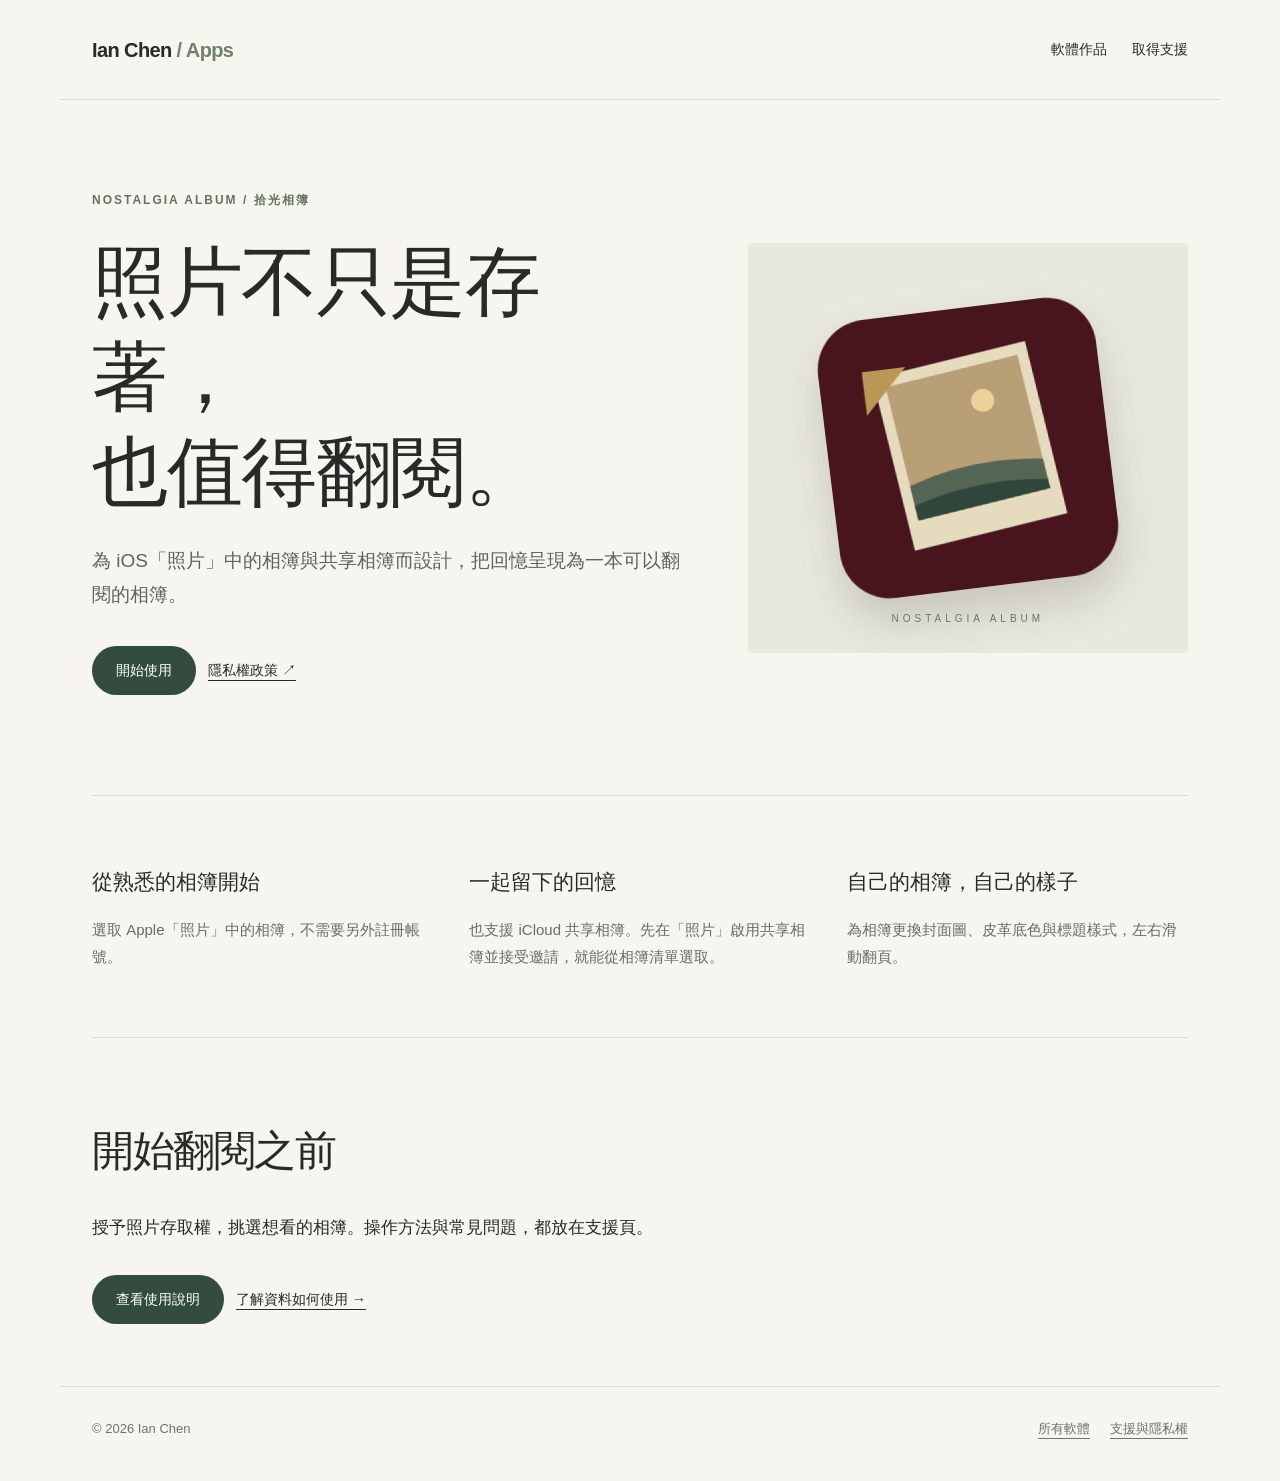
==== apps/nostalgia-album/index.html @ a3e541f2 "Launch unified app website and migrate Nostalgia Album support" ====
<!doctype html><html lang="zh-Hant"><head><meta charset="utf-8"><meta name="viewport" content="width=device-width, initial-scale=1"><meta name="description" content="Ian Chen 的軟體作品、使用說明與隱私權資訊。"><title>拾光相簿｜Ian Chen</title><link rel="stylesheet" href="/assets/site.css"></head><body><nav aria-label="網站導覽"><a class="brand" href="/">Ian Chen<span style="color:#72816b"> / Apps</span></a><div class="links"><a href="/#apps">軟體作品</a><a href="/support/">取得支援</a></div></nav><main><section class="hero"><div><div class="eyebrow">Nostalgia Album / 拾光相簿</div><h1>照片不只是存著，<br>也值得翻閱。</h1><p class="intro">為 iOS「照片」中的相簿與共享相簿而設計，把回憶呈現為一本可以翻閱的相簿。</p><a class="button" href="support/">開始使用</a><a class="plain" href="privacy/">隱私權政策 ↗</a></div><div class="visual"><img src="/assets/nostalgia-album.svg" alt="拾光相簿的相簿圖示"></div></section><section class="section columns"><div><h3>從熟悉的相簿開始</h3><p>選取 Apple「照片」中的相簿，不需要另外註冊帳號。</p></div><div><h3>一起留下的回憶</h3><p>也支援 iCloud 共享相簿。先在「照片」啟用共享相簿並接受邀請，就能從相簿清單選取。</p></div><div><h3>自己的相簿，自己的樣子</h3><p>為相簿更換封面圖、皮革底色與標題樣式，左右滑動翻頁。</p></div></section><section class="section"><h2>開始翻閱之前</h2><p>授予照片存取權，挑選想看的相簿。操作方法與常見問題，都放在支援頁。</p><a class="button" href="support/">查看使用說明</a><a class="plain" href="privacy/">了解資料如何使用 →</a></section></main><footer><span>© 2026 Ian Chen</span><div class="footerlinks"><a href="/#apps">所有軟體</a><a href="/support/">支援與隱私權</a></div></footer></body></html>
---- assets/site.css ----
*{box-sizing:border-box}html{scroll-behavior:smooth}body{margin:0;color:#272b28;background:#f6f5ef;font:17px/1.8 -apple-system,BlinkMacSystemFont,"PingFang TC",sans-serif}a{color:inherit;text-underline-offset:5px}a:hover{color:#806045}nav,main,footer{max-width:1160px;margin:auto;padding:0 32px}nav{display:flex;justify-content:space-between;align-items:center;gap:24px;min-height:100px;border-bottom:1px solid #d8dbd1}.brand{font-weight:700;font-size:20px;text-decoration:none;letter-spacing:-.6px}.links{display:flex;gap:25px;font-size:14px}.links a{text-decoration:none}.eyebrow{font-size:12px;letter-spacing:2px;font-weight:700;color:#637465;text-transform:uppercase}h1,h2,h3{line-height:1.25;font-weight:500;letter-spacing:-1.5px}h1{font-size:clamp(40px,6vw,76px);margin:22px 0 25px}h2{font-size:clamp(28px,4vw,42px)}p{max-width:650px}.hero{display:grid;grid-template-columns:1.15fr .85fr;gap:60px;align-items:center;padding:90px 0}.intro{font-size:19px;color:#5c645b}.visual{background:#e8e8dd;min-height:410px;border-radius:4px;display:grid;place-items:center;position:relative;overflow:hidden}.visual img{width:65%;max-width:280px;filter:drop-shadow(0 24px 22px #42352430);transform:rotate(-7deg);border-radius:18%}.visual:after{content:"NOSTALGIA ALBUM";position:absolute;bottom:25px;font-size:10px;letter-spacing:4px;color:#6e7568}.button{display:inline-block;background:#334c3e;color:#fff;text-decoration:none;padding:12px 24px;border-radius:40px;font-size:14px;margin:15px 12px 10px 0}.button:hover{background:#233b2d;color:white}.plain{font-size:14px}.section{padding:52px 0;border-top:1px solid #d8dbd1}.product{display:grid;grid-template-columns:110px 1fr auto;align-items:center;gap:30px;margin:40px 0}.product img{width:100%;border-radius:22%}.product h3{font-size:27px;margin:0}.product p{color:#697065;margin:6px 0}.columns{display:grid;grid-template-columns:repeat(3,1fr);gap:36px}.columns h3{font-size:21px;letter-spacing:0}.columns p{font-size:15px;color:#657064}.document{max-width:780px;padding-top:58px;padding-bottom:90px}.document h1{font-size:44px}.document li{margin-bottom:16px}.document strong{font-weight:600}footer{padding-top:30px;padding-bottom:40px;border-top:1px solid #d8dbd1;color:#6c756a;display:flex;justify-content:space-between;gap:25px;font-size:13px}.footerlinks{display:flex;gap:20px}.breadcrumb{font-size:13px;color:#6b776b;margin-bottom:28px}.note{font-size:13px;color:#6a746a}@media(max-width:700px){nav,main,footer{padding-left:22px;padding-right:22px}nav{min-height:80px}.links{gap:16px}.hero{grid-template-columns:1fr;padding:50px 0;gap:30px}.visual{min-height:310px}.visual img{width:55%}.columns{grid-template-columns:1fr;gap:12px}.product{grid-template-columns:70px 1fr;gap:20px}.product>a{grid-column:2}.document h1{font-size:36px}footer{flex-direction:column}.section{padding:35px 0}}@media(prefers-reduced-motion:reduce){html{scroll-behavior:auto}}
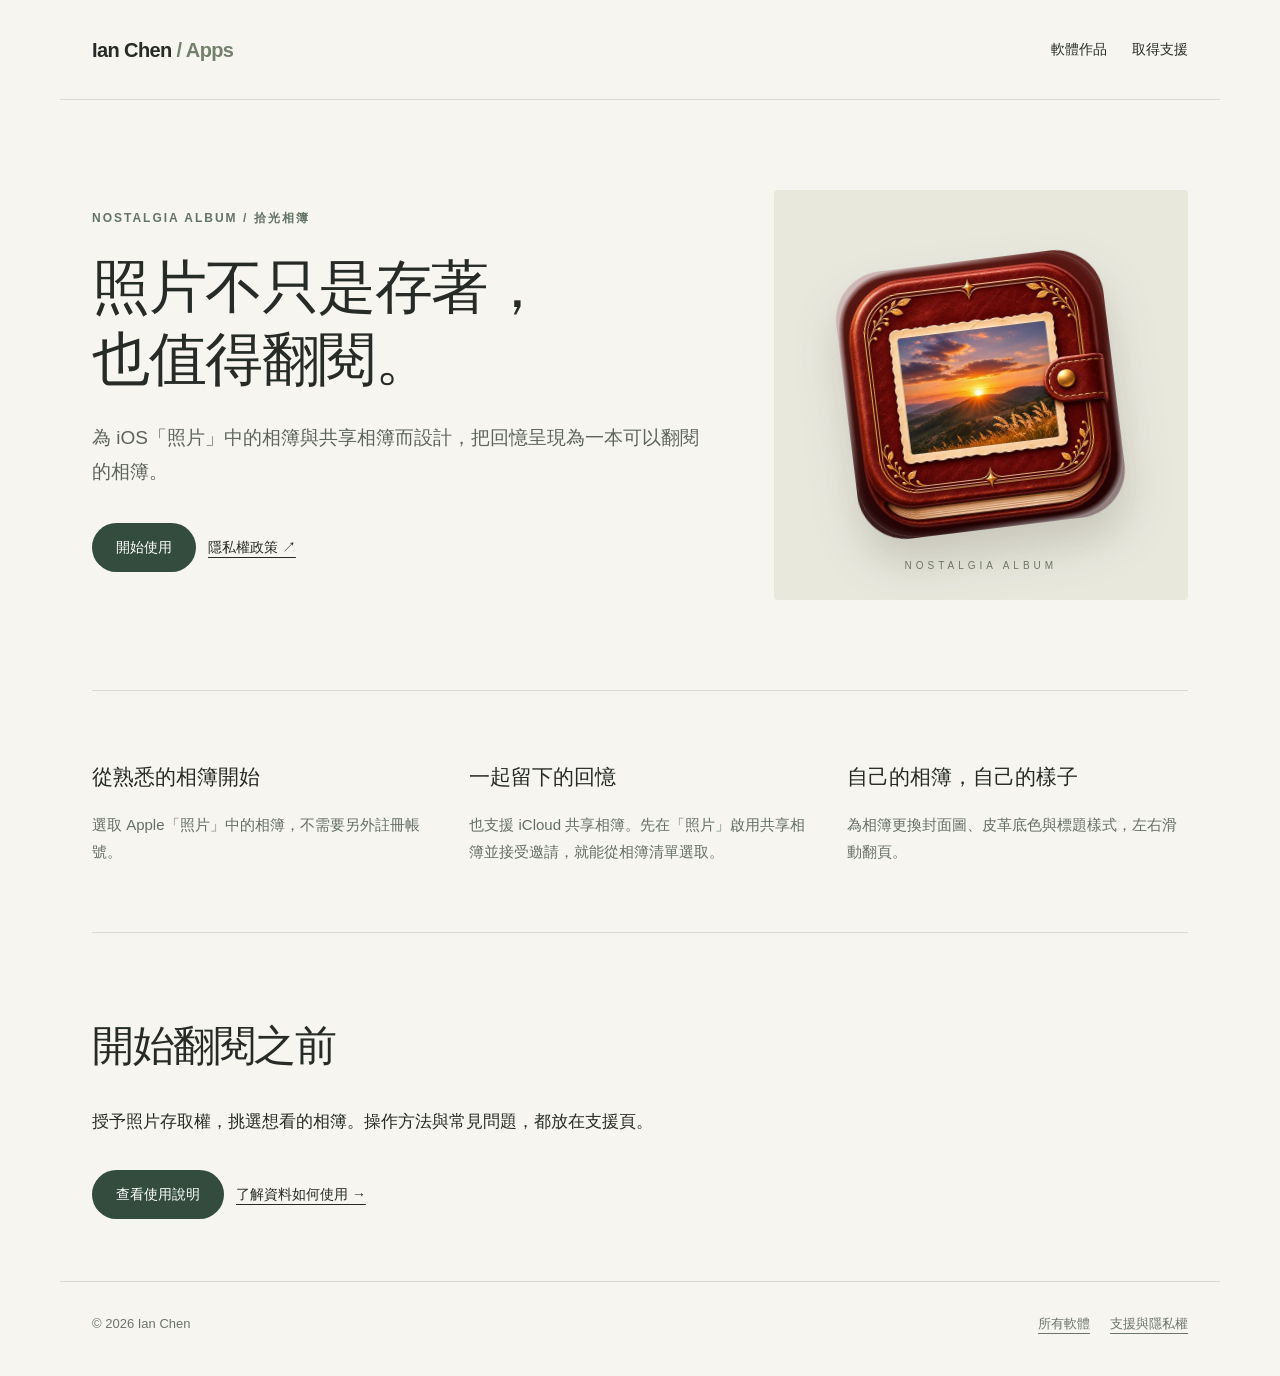
==== commit 5cfd2567: "Use verified current App Store icon instead of legacy artwork" ====
--- a/apps/nostalgia-album/index.html
+++ b/apps/nostalgia-album/index.html
@@ -1 +1 @@
-<!doctype html><html lang="zh-Hant"><head><meta charset="utf-8"><meta name="viewport" content="width=device-width, initial-scale=1"><meta name="description" content="Ian Chen 的軟體作品、使用說明與隱私權資訊。"><title>拾光相簿｜Ian Chen</title><link rel="stylesheet" href="/assets/site.css"></head><body><nav aria-label="網站導覽"><a class="brand" href="/">Ian Chen<span style="color:#72816b"> / Apps</span></a><div class="links"><a href="/#apps">軟體作品</a><a href="/support/">取得支援</a></div></nav><main><section class="hero"><div><div class="eyebrow">Nostalgia Album / 拾光相簿</div><h1>照片不只是存著，<br>也值得翻閱。</h1><p class="intro">為 iOS「照片」中的相簿與共享相簿而設計，把回憶呈現為一本可以翻閱的相簿。</p><a class="button" href="support/">開始使用</a><a class="plain" href="privacy/">隱私權政策 ↗</a></div><div class="visual"><img src="/assets/nostalgia-album.svg" alt="拾光相簿的相簿圖示"></div></section><section class="section columns"><div><h3>從熟悉的相簿開始</h3><p>選取 Apple「照片」中的相簿，不需要另外註冊帳號。</p></div><div><h3>一起留下的回憶</h3><p>也支援 iCloud 共享相簿。先在「照片」啟用共享相簿並接受邀請，就能從相簿清單選取。</p></div><div><h3>自己的相簿，自己的樣子</h3><p>為相簿更換封面圖、皮革底色與標題樣式，左右滑動翻頁。</p></div></section><section class="section"><h2>開始翻閱之前</h2><p>授予照片存取權，挑選想看的相簿。操作方法與常見問題，都放在支援頁。</p><a class="button" href="support/">查看使用說明</a><a class="plain" href="privacy/">了解資料如何使用 →</a></section></main><footer><span>© 2026 Ian Chen</span><div class="footerlinks"><a href="/#apps">所有軟體</a><a href="/support/">支援與隱私權</a></div></footer></body></html>+<!doctype html><html lang="zh-Hant"><head><meta charset="utf-8"><meta name="viewport" content="width=device-width, initial-scale=1"><meta name="description" content="Ian Chen 的軟體作品、使用說明與隱私權資訊。"><title>拾光相簿｜Ian Chen</title><link rel="stylesheet" href="/assets/site.css"></head><body><nav aria-label="網站導覽"><a class="brand" href="/">Ian Chen<span style="color:#72816b"> / Apps</span></a><div class="links"><a href="/#apps">軟體作品</a><a href="/support/">取得支援</a></div></nav><main><section class="hero"><div><div class="eyebrow">Nostalgia Album / 拾光相簿</div><h1>照片不只是存著，<br>也值得翻閱。</h1><p class="intro">為 iOS「照片」中的相簿與共享相簿而設計，把回憶呈現為一本可以翻閱的相簿。</p><a class="button" href="support/">開始使用</a><a class="plain" href="privacy/">隱私權政策 ↗</a></div><div class="visual"><img src="/assets/nostalgia-album.jpg" alt="拾光相簿的相簿圖示"></div></section><section class="section columns"><div><h3>從熟悉的相簿開始</h3><p>選取 Apple「照片」中的相簿，不需要另外註冊帳號。</p></div><div><h3>一起留下的回憶</h3><p>也支援 iCloud 共享相簿。先在「照片」啟用共享相簿並接受邀請，就能從相簿清單選取。</p></div><div><h3>自己的相簿，自己的樣子</h3><p>為相簿更換封面圖、皮革底色與標題樣式，左右滑動翻頁。</p></div></section><section class="section"><h2>開始翻閱之前</h2><p>授予照片存取權，挑選想看的相簿。操作方法與常見問題，都放在支援頁。</p><a class="button" href="support/">查看使用說明</a><a class="plain" href="privacy/">了解資料如何使用 →</a></section></main><footer><span>© 2026 Ian Chen</span><div class="footerlinks"><a href="/#apps">所有軟體</a><a href="/support/">支援與隱私權</a></div></footer></body></html>
--- a/assets/site.css
+++ b/assets/site.css
@@ -1 +1,2 @@
-*{box-sizing:border-box}html{scroll-behavior:smooth}body{margin:0;color:#272b28;background:#f6f5ef;font:17px/1.8 -apple-system,BlinkMacSystemFont,"PingFang TC",sans-serif}a{color:inherit;text-underline-offset:5px}a:hover{color:#806045}nav,main,footer{max-width:1160px;margin:auto;padding:0 32px}nav{display:flex;justify-content:space-between;align-items:center;gap:24px;min-height:100px;border-bottom:1px solid #d8dbd1}.brand{font-weight:700;font-size:20px;text-decoration:none;letter-spacing:-.6px}.links{display:flex;gap:25px;font-size:14px}.links a{text-decoration:none}.eyebrow{font-size:12px;letter-spacing:2px;font-weight:700;color:#637465;text-transform:uppercase}h1,h2,h3{line-height:1.25;font-weight:500;letter-spacing:-1.5px}h1{font-size:clamp(40px,6vw,76px);margin:22px 0 25px}h2{font-size:clamp(28px,4vw,42px)}p{max-width:650px}.hero{display:grid;grid-template-columns:1.15fr .85fr;gap:60px;align-items:center;padding:90px 0}.intro{font-size:19px;color:#5c645b}.visual{background:#e8e8dd;min-height:410px;border-radius:4px;display:grid;place-items:center;position:relative;overflow:hidden}.visual img{width:65%;max-width:280px;filter:drop-shadow(0 24px 22px #42352430);transform:rotate(-7deg);border-radius:18%}.visual:after{content:"NOSTALGIA ALBUM";position:absolute;bottom:25px;font-size:10px;letter-spacing:4px;color:#6e7568}.button{display:inline-block;background:#334c3e;color:#fff;text-decoration:none;padding:12px 24px;border-radius:40px;font-size:14px;margin:15px 12px 10px 0}.button:hover{background:#233b2d;color:white}.plain{font-size:14px}.section{padding:52px 0;border-top:1px solid #d8dbd1}.product{display:grid;grid-template-columns:110px 1fr auto;align-items:center;gap:30px;margin:40px 0}.product img{width:100%;border-radius:22%}.product h3{font-size:27px;margin:0}.product p{color:#697065;margin:6px 0}.columns{display:grid;grid-template-columns:repeat(3,1fr);gap:36px}.columns h3{font-size:21px;letter-spacing:0}.columns p{font-size:15px;color:#657064}.document{max-width:780px;padding-top:58px;padding-bottom:90px}.document h1{font-size:44px}.document li{margin-bottom:16px}.document strong{font-weight:600}footer{padding-top:30px;padding-bottom:40px;border-top:1px solid #d8dbd1;color:#6c756a;display:flex;justify-content:space-between;gap:25px;font-size:13px}.footerlinks{display:flex;gap:20px}.breadcrumb{font-size:13px;color:#6b776b;margin-bottom:28px}.note{font-size:13px;color:#6a746a}@media(max-width:700px){nav,main,footer{padding-left:22px;padding-right:22px}nav{min-height:80px}.links{gap:16px}.hero{grid-template-columns:1fr;padding:50px 0;gap:30px}.visual{min-height:310px}.visual img{width:55%}.columns{grid-template-columns:1fr;gap:12px}.product{grid-template-columns:70px 1fr;gap:20px}.product>a{grid-column:2}.document h1{font-size:36px}footer{flex-direction:column}.section{padding:35px 0}}@media(prefers-reduced-motion:reduce){html{scroll-behavior:auto}}+*{box-sizing:border-box}html{scroll-behavior:smooth}body{margin:0;color:#272b28;background:#f6f5ef;font:17px/1.8 -apple-system,BlinkMacSystemFont,"PingFang TC",sans-serif}a{color:inherit;text-underline-offset:5px}a:hover{color:#806045}nav,main,footer{max-width:1160px;margin:auto;padding:0 32px}nav{display:flex;justify-content:space-between;align-items:center;gap:24px;min-height:100px;border-bottom:1px solid #d8dbd1}.brand{font-weight:700;font-size:20px;text-decoration:none;letter-spacing:-.6px}.links{display:flex;gap:25px;font-size:14px}.links a{text-decoration:none}.eyebrow{font-size:12px;letter-spacing:2px;font-weight:700;color:#637465;text-transform:uppercase}h1,h2,h3{line-height:1.25;font-weight:500;letter-spacing:-1.5px}h1{font-size:clamp(40px,6vw,76px);margin:22px 0 25px}h2{font-size:clamp(28px,4vw,42px)}p{max-width:650px}.hero{display:grid;grid-template-columns:1.15fr .85fr;gap:60px;align-items:center;padding:90px 0}.intro{font-size:19px;color:#5c645b}.visual{background:#e8e8dd;min-height:410px;border-radius:4px;display:grid;place-items:center;position:relative;overflow:hidden}.visual img{width:65%;max-width:280px;filter:drop-shadow(0 24px 22px #42352430);transform:rotate(-7deg);border-radius:18%}.visual:after{content:"NOSTALGIA ALBUM";position:absolute;bottom:25px;font-size:10px;letter-spacing:4px;color:#6e7568}.button{display:inline-block;background:#334c3e;color:#fff;text-decoration:none;padding:12px 24px;border-radius:40px;font-size:14px;margin:15px 12px 10px 0}.button:hover{background:#233b2d;color:white}.plain{font-size:14px}.section{padding:52px 0;border-top:1px solid #d8dbd1}.product{display:grid;grid-template-columns:110px 1fr auto;align-items:center;gap:30px;margin:40px 0}.product img{width:100%;border-radius:22%}.product h3{font-size:27px;margin:0}.product p{color:#697065;margin:6px 0}.columns{display:grid;grid-template-columns:repeat(3,1fr);gap:36px}.columns h3{font-size:21px;letter-spacing:0}.columns p{font-size:15px;color:#657064}.document{max-width:780px;padding-top:58px;padding-bottom:90px}.document h1{font-size:44px}.document li{margin-bottom:16px}.document strong{font-weight:600}footer{padding-top:30px;padding-bottom:40px;border-top:1px solid #d8dbd1;color:#6c756a;display:flex;justify-content:space-between;gap:25px;font-size:13px}.footerlinks{display:flex;gap:20px}.breadcrumb{font-size:13px;color:#6b776b;margin-bottom:28px}.note{font-size:13px;color:#6a746a}@media(max-width:700px){nav,main,footer{padding-left:22px;padding-right:22px}nav{min-height:80px}.links{gap:16px}.hero{grid-template-columns:1fr;padding:50px 0;gap:30px}.visual{min-height:310px}.visual img{width:55%}.columns{grid-template-columns:1fr;gap:12px}.product{grid-template-columns:70px 1fr;gap:20px}.product>a{grid-column:2}.document h1{font-size:36px}footer{flex-direction:column}.section{padding:35px 0}}@media(prefers-reduced-motion:reduce){html{scroll-behavior:auto}}
+.hero h1{font-size:clamp(36px,4.5vw,60px);text-wrap:balance}.hero{grid-template-columns:1.2fr .8fr}@media(max-width:700px){.hero{grid-template-columns:1fr}.hero h1{font-size:clamp(35px,8vw,50px)}}
